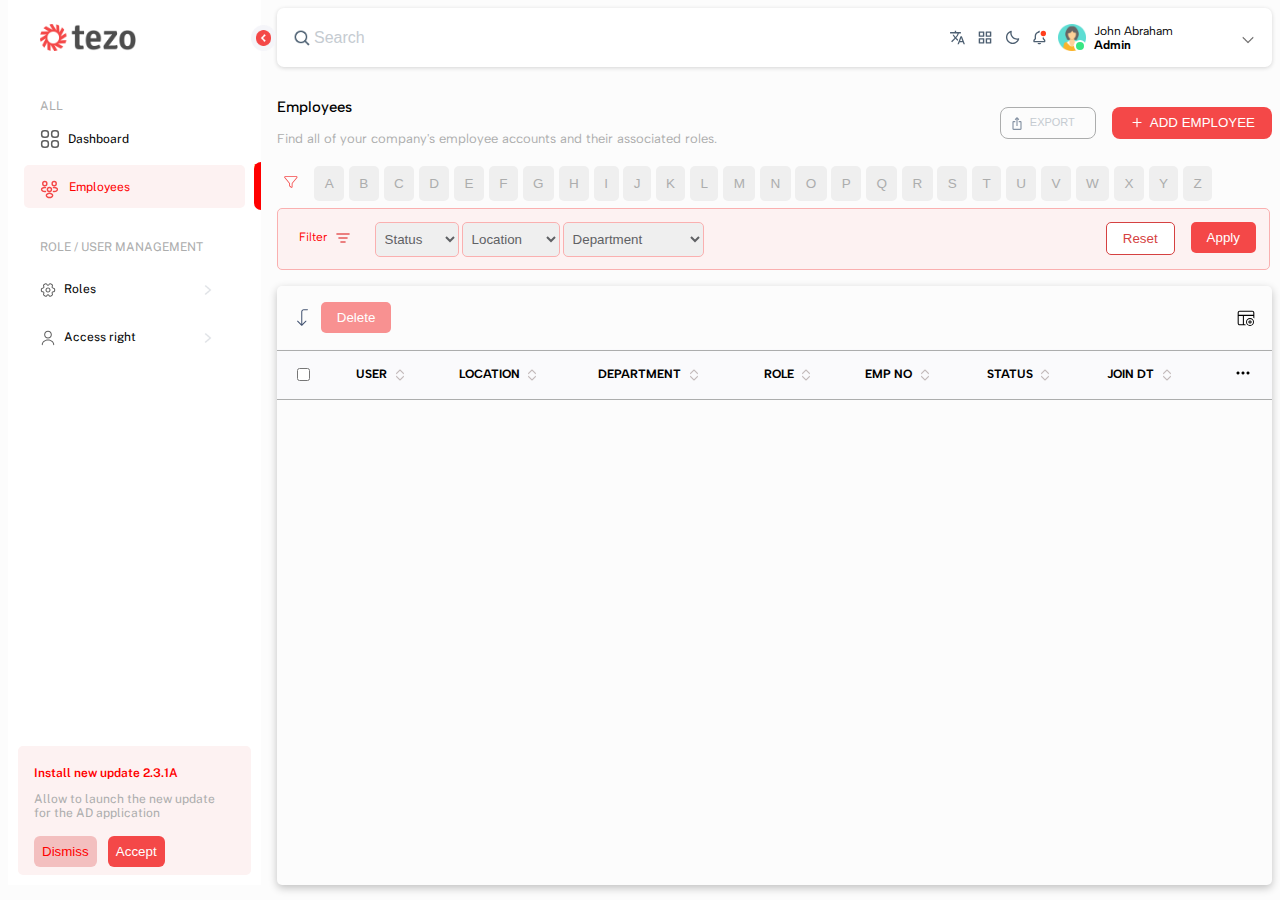
==== index.html @ 8a14b8eb "Updating Task3" ====
<!DOCTYPE html>
<html lang="en">

<head>
    <meta charset="UTF-8">
    <meta name="viewport" content="width=device-width, initial-scale=1.0">
    <title>Tezo portal</title>
    <link rel="stylesheet" href="styles/common/default.css">
    <link rel="stylesheet" href="styles/style.css">
    <link rel="stylesheet" href="styles/add-employee.css">
</head>

<body>
    <section class="main-section">
       <aside class="minimized-side-nav">
        <div class="minimized-icons">
            <div class="minimized-logo">
                <img src="assets/images/TezoLogo-minimized.png"  alt="tezo-logo" /> 
             </div>
             <div class="vertical-icons">
                <p class="all" id="defintion">ALL</p>
                <div class="roles">
                    <img src="assets/icons/Dashboard.svg" alt="dashboard" />
                </div>
                <div class="roles" >
                    <div class="employee-tag-left">
                        <img src="assets/icons/Employees.svg" alt="employees-logo" />    
                    </div>
                </div>
             <div class="roles-user">
                <p id="role-heading">ROLE </p>
                <div class="roles">
                    <img src="assets/icons/Roles.svg" alt="roles-icon" class="role-icon" />
                </div>
                <div class="access-rights">
                    <img src="assets/icons/assign-user.svg" alt="assign_user" class="role-icon" />
                </div>
            </div>
         </div>
         </div>
        </aside>

        <aside id="side-nav">
         <div class="side-bar" >
                <div class="logo">
                    <img src="assets/images/TezoLogo.png" id="tezoLogo" alt="tezo-logo" />  
                </div>
                <p class="all" id="defintion">ALL</p>
                <a href="role.html" title="Dashboard" class="links"><div class="dashboard">
                    <img src="assets/icons/Dashboard.svg" alt="dashboard" />
                    <span>Dashboard</span>
                </div></a>
                <a href="index.html" title="Employess" class="links"><div class="dashboard" id="employee-tag">
                <div class="employee-tag-left">
                        <img src="assets/icons/Employees.svg" alt="employees-logo" />
                        <span>Employees</span>
                    </div>
                    <div class="color">
                        <span>k</span>
                    </div>
                </div></a>
                <div class="roles-user">
                    <p id="role-heading">ROLE / USER MANAGEMENT</p>
                    <a href="role.html" title="Roles" class="links"><div class="roles">
                        <img src="assets/icons/Roles.svg" alt="roles-icon" class="role-icon" />
                        <span>Roles</span>
                        <img src="assets/icons/rightarrow.png" id="right-arrow" alt="right-arrow" />
                    </div></a>
                    <a href="#" title="Access rights" class="links"><div class="access-rights">
                        <img src="assets/icons/assign-user.svg" alt="assign_user" class="role-icon" />
                        <span>Access right</span>
                        <img src="assets/icons/rightarrow.png" id="right-arrow2" alt="right-arrow" />
                    </div></a>
                </div>
            </div>
            <div class="pop-up-box">
                <div class="pop-up">
                    <p>Install new update 2.3.1A</p>
                    <span>Allow to launch the new update for the AD application</span>
                    <div class="btn-container">
                        <button id="dismiss" onclick="closeNotification()">Dismiss</button>
                        <button id="accept"onclick="closeNotification()">Accept</button>
                    </div>
                </div>
            </div>
        </aside>

        <div class="main-content">
            <header class="header">
                <div> <button type="submit" id="handle-logo" onclick="toggleSideBar()"> <img src="assets/images/handle.png"
                    alt="handle" /></button> </div>
                <div class="search-bar">  
                    <img src="assets/images/bx-search.png" alt="search-icon" id="search" />
                    <input type="text" name="searchbar" placeholder="Search" id="searchBar" onkeypress="pressEnter(event)"/>
                    <div class="header-icon">
                        <img src="assets/icons/Language.svg" alt="lang-logo" />
                        <img src="assets/icons/Categories.svg" alt="category" />
                        <img src="assets/icons/Mode.svg" alt="mode" />
                        <img src="/assets/icons/Notifications.svg" alt="notifications" />
                    </div>
                    <div class="profile">
                        <img src="assets/images/profie-icon.png" alt="profile-icon" />
                        <div class="status"></div>
                        <div class="profile-name">
                            <div>
                                <span>John Abraham</span>
                                <span id="admin">Admin</span>
                            </div>
                            <img src="assets/images/down-arrow.png" alt="down-arrow" id="down-arrow" />
                        </div>
                    </div>
                </div>
            </header>

            <!-- employee table -->
            <main class="employeetable-container">
                <div class="employee-section">
                    <div class="employees">
                        <p>
                            Employees
                        </p>
                        <p id="note">
                            Find all of your company's employee accounts and their associated roles.
                        </p>
                    </div>
                    <div class="changes-icon">
                        <button class="export" onclick="exportToExcel()">
                            <img src="assets/icons/Export.svg" alt="export-icon" id="export-icon" />
                            <span>EXPORT</span>
                        </button>

                        <button class="add-employee" onclick="openEmployeeForm()">
                            <img src="assets/icons/Add.svg" alt="export-icon" id="export-icon" />
                            <span>ADD EMPLOYEE</span>
                        </button>
                  

                    </div>
                </div>
                <div class="filter-section">
                    <div class="sort-icon" onclick="hideAdvanceFilter()">
                        <img src="assets/icons/filter.svg" alt="filter-icon" />
                    </div>
                    <div class="btn-section">
                        <button class="btn-icon" >A</button>
                        <button class="btn-icon">B</button>
                        <button class="btn-icon">C</button>
                        <button class="btn-icon">D</button>
                        <button class="btn-icon">E</button>
                        <button class="btn-icon">F</button>
                        <button class="btn-icon">G</button>
                        <button class="btn-icon">H</button>
                        <button class="btn-icon">I</button>
                        <button class="btn-icon">J</button>
                        <button class="btn-icon">K</button>
                        <button class="btn-icon">L</button>
                        <button class="btn-icon">M</button>
                        <button class="btn-icon">N</button>
                        <button class="btn-icon">O</button>
                        <button class="btn-icon">P</button>
                        <button class="btn-icon">Q</button>
                        <button class="btn-icon">R</button>
                        <button class="btn-icon">S</button>
                        <button class="btn-icon">T</button>
                        <button class="btn-icon">U</button>
                        <button class="btn-icon">V</button>
                        <button class="btn-icon">W</button>
                        <button class="btn-icon">X</button>
                        <button class="btn-icon">Y</button>
                        <button class="btn-icon">Z</button>

                    </div>
                </div>

                <div class="advance-filter-section">
                    <div class="advance-filter">
                        <div class="filter-side">
                            <span id="filter">Filter</span>

                            <img src="assets/images/sort.png" alt="sort" id="sort-icon" />
                        </div>
                        <div>
                            <select name="status" class="dropdown" id="statusDropDown">
                                <option value="null" disabled selected>Status</option>
                                <option value="Active">Active</option>
                                <option value="In-Active">In-Active</option>
                            </select>
                            <select name="location" class="dropdown" id="locationDropDown">
                                <option value="null" disabled selected>Location</option>
                                <option value="Hyderabad" >Hyderabad</option>
                                <option value="Banglore">Banglore</option>
                                <option value="Mumbai">Mumbai</option>
                            </select>
                           
                            <select name="department" class="dropdown" id="deptDropDown">
                                <option value="null" disabled selected>Department</option>
                                <option value="UI/UX">UI/UX</option>
                                    <option value="Product Engg">Product Engg</option>
                                    <option value="Quality Assurance">Quality Assurance</option>
                                    <option value="Marketing">Marketing</option>
                            </select>

                        </div>
                    </div>
                    <div class="order-btn">
                        <div><button id="reset" onclick="resetFilters()">Reset</button></div>
                        <div><button id="apply" onclick="applyDropDownFilters()">Apply </button></div>
                    </div>
                </div>

                <!-- table starts here -->
                <section class="table-container">
                    <div class="change-section">
                        <div class="change-section-left">
                            <img src="assets/icons/arrow-turn left -down.svg" alt="turn left down" id="left-down" />
                            <button id="delete" onclick="deleteSelectedEmployeeRows()" >Delete</button>
                        </div>

                        <div class="change-section-right">
                            <img src="assets/icons/table-add.svg" alt="table add" id="left-down" />
                        </div>
                    </div>
                    <div class="table-div">
                        <table class="table" id="employeeTable">
                            <thead class="t-head">
                                <tr class="table-header">
                                    <th>
                                        <input type="checkbox" id="headerCheckBox" onclick="checkAllCheckBoxes()">
                                    </th>
                                    <th onclick="sortEmployeeTable(1)">
                                        <div class="table-head">
                                            <span>USER</span>
                                            <img src="assets/images/up-and-down-arrow.png" alt="up and down" />
                                        </div>
                                    </th>
                                    <th onclick="sortEmployeeTable(2)">
                                        <div class="table-head">
                                            <span>LOCATION</span>
                                            <img src="assets/images/up-and-down-arrow.png" alt="up and down" />
                                        </div>
                                    </th>
                                    <th onclick="sortEmployeeTable(3)">
                                        <div class="table-head">
                                            <span>DEPARTMENT</span>
                                            <img src="assets/images/up-and-down-arrow.png" alt="up and down" />
                                        </div>
                                    </th>
                                    <th onclick="sortEmployeeTable(4)">
                                        <div class="table-head">
                                            <span>ROLE</span>
                                            <img src="assets/images/up-and-down-arrow.png" alt="up and down" />
                                        </div>
                                    </th>
                                    <th onclick="sortEmployeeTable(5)">
                                        <div class="table-head">
                                            <span>EMP NO</span>
                                            <img src="assets/images/up-and-down-arrow.png" alt="up and down" />
                                        </div>
                                    </th>
                                    <th onclick="sortEmployeeTable(6)">
                                        <div class="table-head">
                                            <span>STATUS</span>
                                            <img src="assets/images/up-and-down-arrow.png" alt="up and down" />
                                        </div>
                                    </th>
                                    <th onclick="sortEmployeeTable(7)">
                                        <div class="table-head">
                                            <span>JOIN DT</span>
                                            <img src="assets/images/up-and-down-arrow.png" alt="up and down" />
                                        </div>
                                    </th>
                                    <th>
                                        <img src="assets/images/dots.png" alt="more-icon" class="more">
                                    </th>
                                </tr>
                              
                            </thead>
                             <tbody id="tableBody">
                                
                             </tbody>
                        </table>
                    </div>
                </section>
            </main>

            <!-- form -->
            <main class="form-container">
                <p class="page-heading">Add Employee</p>
                <form class="add-employee-form">
                    <div class="upload-image">
                        <img src="assets/images/upload-image.png" id="display-image" alt="dummy upload image" />
                        <button class="file-upload">
                            <input type="file" class="upload-btn"/>
                            <label class="image-upload">Edit</label>
                        </button>
                    </div>
                    <div class="details">
                        <div class="personal-info">
                            <span>Personal information</span>
                            <div class="form-heading">
                                <label>Emp No</label>
                                <input type="text" placeholder="Text" class="user-input" id="empNo" onfocus="removeErrorMsg('validEmpNo',this)">
                                <p id="validEmpNo"></p>
                            </div>
                            <div class="row-display name">
                                <div class="form-heading">
                                    <label>First Name</label>
                                    <input type="text" placeholder="Text" class="user-input" id="firstName" onfocus="removeErrorMsg('validFirstName',this)"/>
                                    <p id="validFirstName" ></p>
                                </div>
                                <div class="form-heading">
                                    <label>Last Name</label>
                                    <input type="text" placeholder="Text" class="user-input" id="lastName" onfocus="removeErrorMsg('validLastName',this)"/>
                                    <p id="validLastName" ></p>
                                </div>
                                <div class="form-heading">
                                    <label>Date of Birth</label>
                                    <input type="date" placeholder="Text" class="user-input" id="dateOfBirth" onfocus="removeErrorMsg('date-of-birth',this)"/>
                                    <p id="date-of-birth"></p>
                                </div>
                            </div>
                            <div class="row-display name">
                                <div class="form-heading">
                                    <label>Email Id</label>
                                    <input type="email" placeholder="joe.j@tezo.com" class="user-input" id="mailId" onfocus="removeErrorMsg('valid',this)"/>
                                    <p id="valid"></p>
                                </div>
                                <div class="form-heading">
                                    <label>Mobile Number</label>
                                    <input type="number" placeholder="0000000000" class="user-input" id="mobileNumber" pattern="[0-9]{10}" onfocus="removeErrorMsg('phone-number',this)"/>
                                    <p id="phone-number"></p>
                                </div>
                            </div>
                        </div>
                        <div class="employee-info">
                            <span>Employee Information</span>
                            <div class="row-display name">
                                <div class="form-heading">
                                    <label>Joining Date</label>
                                    <input type="date" name="todaysdate" class="user-input" id="joinDate" onfocus="removeErrorMsg('date-of-join',this)" />
                                    <p id="date-of-join"></p>
                                </div>
                                <div class="form-heading">
                                    <label>Location</label>
                                    <select  class="user-input" id="dropDownLocation" onfocus="removeErrorMsg('city',this)" >
                                        <option value="" disabled selected>Location</option>
                                        <option value="Hyderabad">Hyderabad</option>
                                        <option value="Banglore">Banglore</option>
                                        <option value="Mumbai">Mumbai</option>
                                    </select>
                                    <p id="city"></p>
                                </div>
                            </div>
                            <div class="row-display name">
                                <div class="form-heading">
                                    <label>Role</label>
                                    <select name="job title" class="user-input" id="roleDropDown" onfocus="removeErrorMsg('role-error',this)">
                                        <option value="" disabled selected>Role</option>
                                    </select>
                                    <p id="role-error"></p>
                                </div>
                                <div class="form-heading">
                                    <label>Department</label>
                                    <select name="department" class="user-input" id="DepartmentDropDown" onfocus="removeErrorMsg('dept',this)" >
                                        <option value="" disabled selected>Department</option>
                                        <option value="UI/UX">UI/UX</option>
                                        <option value="Product Engg">Product Engg</option>
                                        <option value="Marketing">Marketing</option>
                                        <option value="Quality Assurance">Quality Assurance</option>
                                    </select>
                                    <p id="dept"></p>
                                </div>

                            </div>
                            <div class="row-display name">
                                    <div class="form-heading">
                                        <label>Assign Manager</label>
                                        <select name="Assign Manager" class="user-input" id="assignManager" onfocus="removeErrorMsg('manager',this)" >
                                            <option value="" disabled selected>Search</option>
                                            <option value="Alekhya">Alekhya</option>
                                            <option value="Ankitha">Ankitha</option>
                                            <option value="Sravya">Sravya</option>
                                        </select>
                                        <p id="manager"></p>
                                    </div>
                                    <div class="form-heading">
                                        <label>Assign Project</label>
                                        <select name="Assign Project" class="user-input" id="assignProject" onfocus="removeErrorMsg('project',this)">
                                            <option value="" disabled selected>Search</option>
                                            <option value="Project1">Project1</option>
                                            <option value="Project2">Project2</option>
                                            <option value="Project3">Project3</option>
                                        </select>
                                        <p id="project"></p>
                                    </div>
                                </div>
                        </div>
                        <div class="form-buttons">
                            <button type="button" class="cancel-button" onclick="  clearInputFeilds(event)">
                                cancel
                            </button>
                            <button type="submit" class="submit-button" onclick="formSubmission(event)" >
                               Add Employee
                            </button>
                            <button type="submit" class="edit-button" onclick="editEmployeeDetails(event)" >
                                Edit
                             </button>
                             <button type="submit" class="save-button" onclick="saveEmployeeDetails(event)" >
                                Save
                             </button>
                        </div>
                    </div>
                </form>   
            </main>  
        </div>
    </section>
    <script type="text/javascript" src="javascript/common/common.js"></script>
    <script type="text/javascript" src="javascript/employee.js"></script>
    
</body>
</html>
---- styles/common/default.css ----
@font-face {
    font-family: publicsans;
    src: url(/assets/fonts/PublicSans-VariableFont_wght.ttf);
}

@font-face {
    font-family: albertsans;
    src: url(/assets/fonts/AlbertSans-VariableFont_wght.ttf);

}

:root {
    --background: #FDF2F2;
    --btn-color: #d54141;
    --red: red;
    --white: white;
    --black: black;
    --border: #fab0b0;
    --gray: #acadad;
    --click: #F44848;
    --gray-50: #FAFAFC;
    --gray-100: #4d4e4e;
    --outline: #4C9AFF;
}

#side-nav {
    max-width: 20%;
    background-color: var(--white);
    flex-direction: column;
    justify-content: space-between;
    display: flex;
    position: relative;
}

/* minised icons  */
.minimized-side-nav {
    max-width: 5%;
    background-color: var(--white);
    /* row-gap: 74px; */
    display: none;


}

.minimized-icons,
.vertical-icons {
    display: flex;
    flex-direction: column;
}

.minimized-logo {
    justify-content: center;
    display: flex;
}

.minimized-logo img {
    max-width: 1.5rem;
    margin-top: 1.5rem;
    height: 1.5rem;
}

#minimizedHandleLogo {
    position: absolute;
    outline: none;
    background: none;
    border: none;
    cursor: pointer;
}

.vertical-icons img {
    max-width: 1.5rem;
    height: 1.5rem;
}

.side-bar {
    margin-left: 1rem;
    margin-right: 1rem;
}

.logo {
    display: flex;
    max-width: 20%;
    gap: 8rem;
    padding-top: 1rem;
    padding-left: 1rem;
}

.all {
    margin-top: 3rem;
    padding-left: 1rem;
    color: var(--gray);
}

#tezoLogo {
    max-width: 6rem;
    height: 1.7rem;
    margin-top: 0.5rem;
}

#handle-logo {
    max-width: 2rem;
    height: 2rem;
    margin-left: -2rem;
    position: absolute;
    outline: none;
    background: none;
    border: none;
    cursor: pointer;
}

.rotate {
    transform: rotate(180deg);
    margin-top: 1.5rem;
}

#handle-logo img {
    margin-top: 1rem;
    max-width: 1.6rem;
    height: 1.6rem;
}

.dashboard {
    display: flex;
    gap: 0.5rem;
    align-items: center;
    margin: auto;
    padding-left: 1rem;
    margin-top: 1rem;
}

.links {
    text-decoration: none;
    color: var(--gray-100);
}

.roles-user p {
    color: var(--gray);
}

.roles-user {
    margin-top: 2rem;
}

.roles {
    display: flex;
    gap: 0.5rem;
    height: 2rem;
    padding-top: 1rem;
    padding-left: 1rem;
    border-radius: 5px;
}

.role-icon {
    max-width: 1rem;
    height: 1rem;
}

.color {
    background-color: red;
    margin-left: -2rem;
    height: 3rem;
    margin-top: -0.5em;
    border-top-left-radius: 2rem;
    border-bottom-left-radius: 2rem;
}

.color span {
    color: red;
}

#right-arrow {
    padding-left: 6rem;
    height: 1rem;
}

#right-arrow2 {
    padding-left: 3.5rem;
    height: 1rem;
}

.pop-up {
    background-color: var(--background);
    border-radius: 15px;
    border:10px solid white;
    /* height: 8rem; */
    padding-top: 0.5rem;
    padding-bottom: 0.5rem;
    padding-left: 1rem;
    padding-right: 1rem;
    /* margin-right: 0.5rem;
    margin-left: 0.5rem; */
}

.pop-up span {
    color: var(--gray);
}

.pop-up p {
    color: var(--red);
    font-weight: 600;
}

#dismiss {
    color: var(--red);
    cursor: pointer;
}

#accept {
    color: var(--white);
    background: var(--click);
    cursor: pointer;
}

.access-rights {
    display: flex;
    margin-top: 1rem;
    gap: 0.5rem;
    padding-left: 1rem;
}

#role-heading {
    padding-left: 1rem;
}

.btn-container {
    margin-top: 1rem;
    display: flex;
    flex-wrap: wrap;
    gap: 0.7rem;
}

.btn-container button {
    border: none;
    padding: 0.5rem;
    border-radius: 6px;
    max-width: 5rem;
    background: #f3bfbf;
}

/* styling for header */
.header {
    margin-top: 0.5rem;
    display: flex;
}

.header-icon {
    display: flex;
    padding-left: 1rem;

}

.search-bar {
    padding: 1rem;
    width: 100%;
    border: none;
    box-shadow: rgba(0, 0, 0, 0.16) 0px 1px 4px;
    border-radius: 7px;
    background-color: var(--white);
    display: flex;
    height: 1.7rem;
    justify-content: space-around;
}

.search-bar input[type="text"] {
    height: 1rem;
    border: none;
    outline: none;
    font-size: 1rem;
    margin-top: 0.3rem;
    width: 65%;
}

.search-bar input[type="text"]::placeholder {
    color: #C5CBD1;
}

#search {
    width: 1.2rem;
    height: 1.2rem;
    margin-top: 0.3rem;
}

#hamburger-menu {
    background: none;
    border: none;
    outline: none;
    cursor: pointer;
    display: none;
}

#hamburger-menu img {
    width: 1rem;
    height: 1rem;
    margin-top: 0.3rem;

}

.profile {
    display: flex;
    position: relative;
}

.status {
    width: 0.5rem;
    height: 0.5rem;
    border-radius: 50%;
    background-color: #38e683;
    border: 2px solid white;
    position: absolute;
    left: 1rem;
    top: 1rem;
}

.profile-name {
    display: flex;
    padding-left: 0.5rem;
}

#admin {
    font-weight: bold;
}

#down-arrow {
    width: 1rem;
    height: 1rem;
    padding-left: 2rem;
    padding-top: 0.5rem;
    cursor: pointer;
}


@media screen and (max-width:900px) {
   
    #side-nav {
        display: none;
        z-index:10;
        /* max-width: 50%; */
    }
    .roles {
        background-color: transparent;
    }

    .minimized-side-nav {
        display: flex;
    }
    #handle-logo{
        z-index:11;
    }
    #handle-logo img{
        transform: rotate(180deg);
        
    }

    .advance-filter {
        flex-direction: column;
    }

    .order-btn {
        margin-top: 1rem;
    }

    .advance-filter-section {
        max-width: 99%;
    }
    
    .table {
        display: block;
    }
    #right-arrow{
        display: none;
    }
    #right-arrow2{
        display: none;
    }
}

@media screen and (max-width:700px){
    #side-nav {
        display: none;
        width:50%;
    }
    .minimized-side-nav {
        display: none;
    }
    #handle-logo{
        margin-left:-1rem;
    }
}
---- styles/style.css ----
body {
    margin-top: 0;
    font-family: publicsans;
    font-size: 12px;
    background-color: #FCFCFC;
    gap: 1rem;
}

.main-section {
    display: flex;
    gap: 1rem;

}

.main-content {
    width: 100%;
    font-family: albertsans;
}

.table-header {
    background: var(--gray-50);
}

.name,
.ellipsis {
    font-weight: 500;
}

.side-bar a {
    text-decoration: none;
    color: var(--black);
}

#employee-tag {
    background-color: var(--background);
    height: 2rem;
    padding-top: 0.5rem;
    border-radius: 5px;
    display: flex;
    align-items: center;
    justify-content: space-between;
    color: var(--red);
    padding-bottom: 0.2rem;
}

.employee-tag-left {
    display: flex;
    gap: 0.6rem;
    position: relative;
}

#employee-tag img {
    width: 1.2rem;
    height: 1.2rem;

}

#employee-tag a {
    color: var(--red);
}

.roles-user {
    margin-top: 2rem;
}

.roles-user a {
    text-decoration: none;
    color: black;
}

.roles-left {
    display: flex;
    gap: 1.3rem;
}

.access-right-left {
    display: flex;
    gap: 1.3rem;
    gap: 1rem;
}

.color {
    right: 0;
    position: absolute;
}

.employeetable-container {
    display: block;
}

.employee-section {
    display: flex;
    gap: 0rem;
    margin-top: 1rem;
    flex-wrap: wrap;
    justify-content: space-between;
}

.employee-section p {
    font-size: 15px;
}

.email {
    color: var(--gray);
    display: block;
    white-space: nowrap;
    width: 100px;
    overflow: hidden;
    text-overflow: ellipsis;
}

.employees {
    justify-content: flex-start;
}

.employees p {
    font-weight: 500;
}

.changes-icon {
    display: flex;
    justify-content: flex-end;
    align-content: flex-end;
    padding-top: 1.5rem;
    gap: 1rem;
}

.export {
    height: 2rem;
    width: 6rem;
    color: #C5CBD1;
    padding-top: 0.5rem;
    padding-left: 0.5rem;
    border: 1px solid var(--gray);
    border-radius: 8px;
    cursor: pointer;
    background: none;
    display: inline-flex;
    font-size: 11px;
}


#export-icon {
    width: 1rem;
    height: 0.9rem;
    padding-right: 0.3rem;
}

.add-employee {
    background: var(--click);
    height: 2rem;
    width: 10rem;
    padding-top: 0.5rem;
    border-radius: 8px;
    color: var(--white);
    display: inline-flex;
    justify-content: center;
    cursor: pointer;
    border: none;
    outline: none;
}

.filter-section {
    display: flex;
    gap: 0.5rem;
    padding-top: 0.4rem;
    padding-bottom: 0.4rem;
    width: 100%;
}

.sort-icon {
    cursor: pointer;
    height: 2rem;

}

.sort-icon img {
    height: 2rem;
}

#filter-icon {
    width: 1rem;
    height: 1rem;

}

.btn-section {
    display: flex;
    gap: 0.2rem;
    flex-wrap: wrap;
}

.btn-icon {
    padding: 0.65rem;
    border: none;
    margin-left: 0.1rem;
    border-radius: 5px;
    cursor: pointer;
    color: var(--gray);
    font-size: 13.5px;
}

.btn-icon:hover {
    background: var(--click);
    color: var(--white);

}

.advance-filter-section {
    display: flex;
    background-color: var(--background);
    justify-content: space-between;
    width: 97%;
    padding: 0.8rem;
    border: 1px solid var(--border);
    border-radius: 5px;
    flex-wrap: wrap;
}

.filter-side {
    display: flex;
    padding: 0.5rem;
    gap: 0.5rem;
}

.order-btn {
    display: flex;
    gap: 1rem;
}

.advance-filter {
    display: flex;
    gap: 1rem;
}


#reset {
    border: 1px solid var(--btn-color);
    padding: 0.5rem;
    padding-left: 1rem;
    padding-right: 1rem;
    border-radius: 5px;
    color: var(--btn-color);
    background: var(--white);
    cursor: pointer;
}

#apply {
    border: none;
    padding: 0.5rem;
    padding-left: 1rem;
    padding-right: 1rem;
    border-radius: 5px;
    border-radius: 5px;
    background: var(--click);
    color: var(--white);
    cursor: pointer;
}

#delete {
    border: none;
    padding: 0.5rem;
    padding-left: 1rem;
    padding-right: 1rem;
    border-radius: 5px;
    border-radius: 5px;
    background: #F89191;
    color: var(--white);
    cursor: pointer;
}

#filter {
    color: var(--red);

}

#sort-icon {
    height: 1rem;
    cursor: pointer;

}

.dropdown {
    border: 1px solid var(--border);
    outline: none;
    border-radius: 5px;
    cursor: pointer;
    color: #5f6164;
    padding: 8px 5px 8px 5px;
}

.ellipsis {
    display: block;
    white-space: nowrap;
    width: 100px;
    overflow: hidden;
    text-overflow: ellipsis;

}

.dropdown option[value="null"][disabled] {
    display: none;
}

.table-container {
    margin-top: 1rem;
    box-shadow: rgba(0, 0, 0, 0.24) 0px 3px 8px;
    border-radius: 5px;
    width: 100%;
    height: calc(100vh - 301px);
}

.alert-msg {
    color: red;
}

.change-section {
    display: flex;
    padding: 1rem;
    flex-wrap: wrap;
    justify-content: space-between;
}

.change-section-left {
    display: flex;
    gap: 0.5rem;
}

.change-section-right {
    align-items: center;
    display: flex;
}

.active {
    background-color: #E7F4E8;
    padding-top: 0.5rem;
    padding-bottom: 0.5rem;
    height: 1rem;
    width: 4rem;
    border-radius: 3px;
    color: green;
    text-align: center;
}

.in-active {
    background-color: var(--background);
    padding-top: 0.5rem;
    padding-bottom: 0.5rem;
    height: 1rem;
    width: 4rem;
    border-radius: 3px;
    color: red;
    text-align: center;
}

#left-down {
    cursor: pointer;
}

/* table */
.table-head {
    display: flex;
    height: 1rem;
    width: fit-content;
    cursor: pointer;
    gap: 0.3rem;
}

.table {
    background-color: var(--white);
    border-collapse: collapse;
    table-layout: table;
    overflow: scroll;
    width: 100%;
}

thead {
    position: sticky;
    /* top: -1px; */
    top:0;
    z-index: 3;
}

th:after,
th:before {
    content: '';
    position: absolute;
    left: 0;
    width: 100%;
}

th:before {
    top: 1px;
    border-top: 1px solid var(--gray);
}

th:after {
    bottom: 0px;
    border-bottom: 1px solid var(--gray);
}

tbody {
    z-index: 1;
}

.table-div::-webkit-scrollbar {
    display: none;
}

.table th {
    user-select: none;
}

.table th,
td {
    padding: 1rem;

}

.table td {
    border-bottom: 0.5px solid var(--gray);
}

.more {
    width: 1rem;
    height: 1rem;
    cursor: pointer;
}

.user-data {
    display: flex;
}

.user-name {
    display: flex;
    flex-direction: column;
    padding-left: 0.5rem;
}

.user-data img {
    width: 1.5rem;
    height: 1.5rem;
}

#note {
    color: var(--gray);
    font-weight: 400;
    font-size: 13px;
}

.table-div {
     overflow: auto; 
    height: calc(100vh - 358px);

}

.hidden-options {
    position: relative;
}

.options {
    background-color: white;
    box-shadow: rgba(0, 0, 0, 0.35) 0px 5px 15px;
    right: -1rem;
    width: 8rem;
    border-radius: 5px;
    visibility: hidden;
    position: absolute;
    z-index: 2;
}

.options div {
    cursor: pointer;
    padding: 0.5rem;
    text-align: center;
    color: var(--black);
    font-weight: 500;
    /* border: 1px solid black; */

}

.options div:hover {
    background-color: #ecc2c25c;
}

.deleteSelectedRow {
    border-top: 1px solid var(--gray);
    border-bottom: 1px solid var(--gray);
}

@media screen and (max-width:700px){
    .changes-icon{
        padding-top:0rem;
    }
}
---- styles/add-employee.css ----
body {
    margin-top: 0;
    font-family: publicsans;
    font-size: 12px;
    background-color: #FCFCFC;
    gap: 1rem;

}

/* form */
.form-container {
    height: calc(100vh - 80px);
    overflow: auto;
    display: none;

}

.form-container::-webkit-scrollbar {
    display: none;
}

.page-heading {
    font-size: 18px;
    font-weight: 500;
    padding-left: 0.5rem;
}

.row-display {
    display: flex;
    flex-wrap: wrap;
}

/* form */
/* image upload */
.add-employee-form {
    display: flex;
    flex-wrap: wrap;
}

.upload-image img {
    width: 5rem;
    height: 5rem;
    padding-left: 0.5rem;
}

.upload-image {
    display: flex;
    flex-direction: column;
    row-gap: 0.5rem;
    width: 10%;
}

.upload-btn {
    width: 4rem;
    opacity: 0;
    /* z-index:-1; */
    cursor: pointer;
    position: absolute;

}

.file-upload {
    font-size: 16px;
    background: none;
    border: none;
    outline: none;
    cursor: pointer;
}

.personal-info {
    margin-left: 1.5rem;
}

.personal-info span {
    font-size: 18px;
    font-weight: 500;
}

.employee-info {
    margin-left: 1.5rem;
    margin-top: 1.5rem;
}

.employee-info span {
    font-size: 18px;
    font-weight: 500;
}

.employee-info .form-heading input[type=date] {
    width: 19rem;
    cursor: pointer;
}

.form-heading select {
    width: 20rem;
    margin-top: 0.5rem;
    height: 2rem;
    outline: none;
    cursor: pointer;
}

#dateOfBirth {
    cursor: pointer;
}

.form-heading label,
input {
    display: block;
}

.form-heading {
    margin-top: 1rem;
}

.form-heading label {
    font-size: 13px;
}

.form-heading input {
    margin-top: 0.3rem;
    border: 1px solid var(--gray);
    padding: 0.5rem;
    border-radius: 2px;
    outline: none;
}

.form-heading input[type=text]:focus {
    border: 1px solid var(--outline) !important;
}

.form-heading input[type=tel]:focus {
    border: 1px solid var(--outline) !important;
}

.form-heading input[type=date]:focus {
    border: 1px solid var(--outline) !important;
}

.form-heading select:focus {
    border: 1px solid var(--outline) !important;
}

.form-heading select {
    padding: 0.5rem;
}

.name {
    gap: 1rem;
}

.name input[type="text"],
.name input[type="date"],
.name input[type="email"],
.name input[type="tel"] {
    width: 12rem;

}

.form-buttons {
    margin-top: 1rem;
    display: flex;
    justify-content: flex-end;
    /* padding-right:12rem; */
    gap: 1rem;
}

.error {
    border: 1px solid red !important;
}

.form-buttons button {
    /* padding:0.5rem; */
    height: 2rem;
    width: 8rem;
    border-radius: 5px;
}

.user-input option[value=""][disabled] {
    display: none;
}

.cancel-button {
    border: none;
    outline: none;
    background: var(--background);
    color: red;
    cursor: pointer;
}

.submit-button {
    border: none;
    outline: none;
    background: var(--click);
    color: var(--white);
    cursor: pointer;
}

.edit-button {
    display: none;
    border: none;
    outline: none;
    background: var(--click);
    color: var(--white);
    cursor: pointer;
}

.save-button {
    display: none;
    border: none;
    outline: none;
    background: var(--click);
    color: var(--white);
    cursor: pointer;
}

input::-webkit-outer-spin-button,
input::-webkit-inner-spin-button {
    -webkit-appearance: none;
    margin: 0;
}
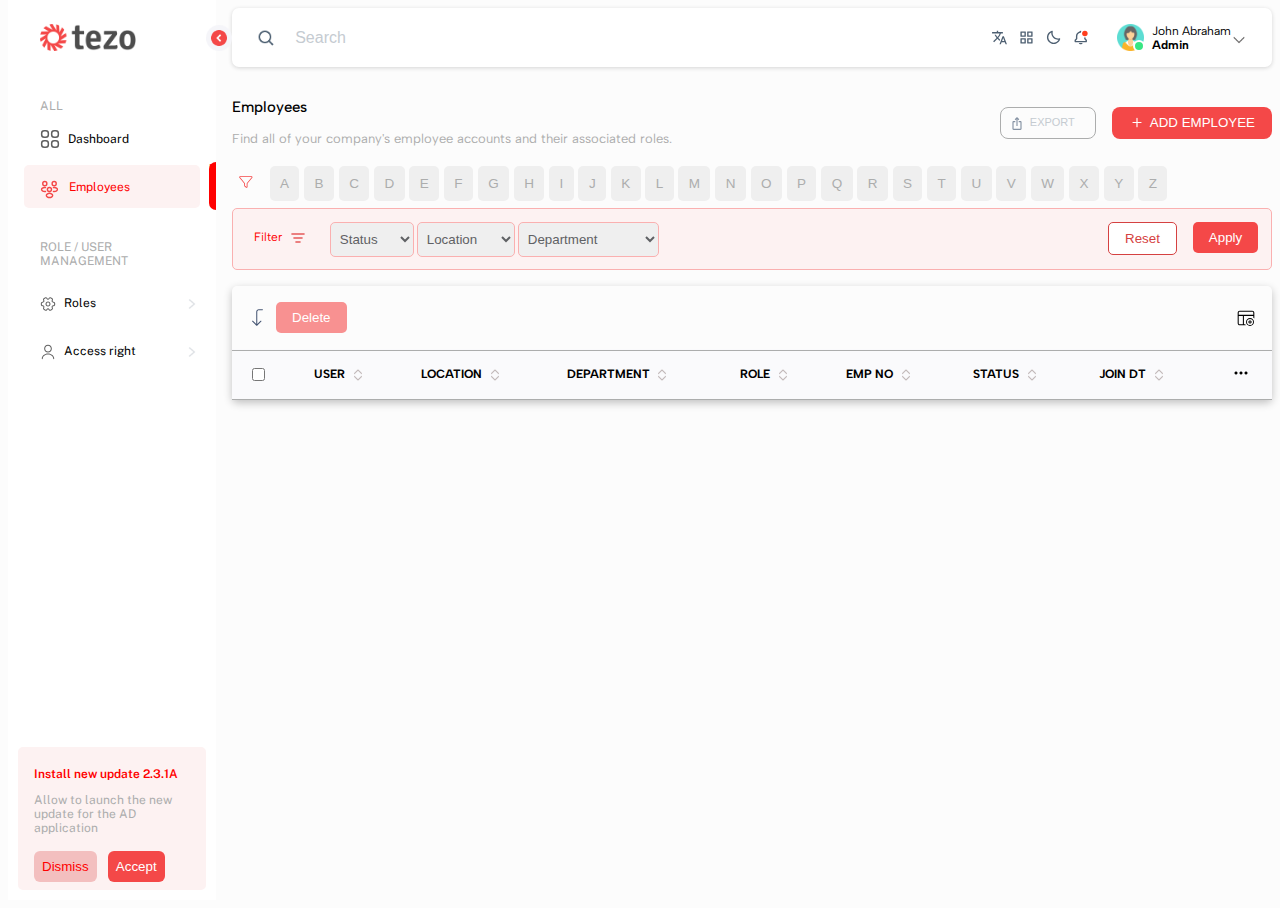
==== commit 5ed3be03: "second commit" ====
--- a/index.html
+++ b/index.html
@@ -22,16 +22,16 @@
                 <div class="roles">
                     <img src="assets/icons/Dashboard.svg" alt="dashboard" />
                 </div>
-                <div class="roles" >
+                <a href="index.html" title="Employee page"><div class="roles" >
                     <div class="employee-tag-left">
                         <img src="assets/icons/Employees.svg" alt="employees-logo" />    
                     </div>
-                </div>
+                </div></a>
              <div class="roles-user">
                 <p id="role-heading">ROLE </p>
-                <div class="roles">
+                <a href="role.html" title="role.html"><div class="roles">
                     <img src="assets/icons/Roles.svg" alt="roles-icon" class="role-icon" />
-                </div>
+                </div></a>
                 <div class="access-rights">
                     <img src="assets/icons/assign-user.svg" alt="assign_user" class="role-icon" />
                 </div>
@@ -62,13 +62,17 @@
                 <div class="roles-user">
                     <p id="role-heading">ROLE / USER MANAGEMENT</p>
                     <a href="role.html" title="Roles" class="links"><div class="roles">
-                        <img src="assets/icons/Roles.svg" alt="roles-icon" class="role-icon" />
+                        <div class="role-navigation"><img src="assets/icons/Roles.svg" alt="roles-icon" class="role-icon" />
                         <span>Roles</span>
+                         </div>
                         <img src="assets/icons/rightarrow.png" id="right-arrow" alt="right-arrow" />
+                    
                     </div></a>
                     <a href="#" title="Access rights" class="links"><div class="access-rights">
+                        <div class="role-navigation">
                         <img src="assets/icons/assign-user.svg" alt="assign_user" class="role-icon" />
                         <span>Access right</span>
+                    </div>
                         <img src="assets/icons/rightarrow.png" id="right-arrow2" alt="right-arrow" />
                     </div></a>
                 </div>
@@ -103,7 +107,7 @@
                         <div class="status"></div>
                         <div class="profile-name">
                             <div>
-                                <span>John Abraham</span>
+                                <p class="name-of-user">John Abraham</p>
                                 <span id="admin">Admin</span>
                             </div>
                             <img src="assets/images/down-arrow.png" alt="down-arrow" id="down-arrow" />
@@ -204,7 +208,7 @@
                     </div>
                     <div class="order-btn">
                         <div><button id="reset" onclick="resetFilters()">Reset</button></div>
-                        <div><button id="apply" onclick="applyDropDownFilters()">Apply </button></div>
+                        <div><button id="apply" onclick="applyDropDownFilter()">Apply </button></div>
                     </div>
                 </div>
 
@@ -299,35 +303,35 @@
                             <span>Personal information</span>
                             <div class="form-heading">
                                 <label>Emp No</label>
-                                <input type="text" placeholder="Text" class="user-input" id="empNo" onfocus="removeErrorMsg('validEmpNo',this)">
+                                <input type="text" placeholder="Text" class="user-input" id="empNo">
                                 <p id="validEmpNo"></p>
                             </div>
                             <div class="row-display name">
                                 <div class="form-heading">
                                     <label>First Name</label>
-                                    <input type="text" placeholder="Text" class="user-input" id="firstName" onfocus="removeErrorMsg('validFirstName',this)"/>
+                                    <input type="text" placeholder="Text" class="user-input" id="firstName"/>
                                     <p id="validFirstName" ></p>
                                 </div>
                                 <div class="form-heading">
                                     <label>Last Name</label>
-                                    <input type="text" placeholder="Text" class="user-input" id="lastName" onfocus="removeErrorMsg('validLastName',this)"/>
+                                    <input type="text" placeholder="Text" class="user-input" id="lastName"/>
                                     <p id="validLastName" ></p>
                                 </div>
                                 <div class="form-heading">
                                     <label>Date of Birth</label>
-                                    <input type="date" placeholder="Text" class="user-input" id="dateOfBirth" onfocus="removeErrorMsg('date-of-birth',this)"/>
+                                    <input type="date" placeholder="Text" class="user-input" id="dateOfBirth"/>
                                     <p id="date-of-birth"></p>
                                 </div>
                             </div>
                             <div class="row-display name">
                                 <div class="form-heading">
                                     <label>Email Id</label>
-                                    <input type="email" placeholder="joe.j@tezo.com" class="user-input" id="mailId" onfocus="removeErrorMsg('valid',this)"/>
+                                    <input type="email" placeholder="joe.j@tezo.com" class="user-input" id="mailId"/>
                                     <p id="valid"></p>
                                 </div>
                                 <div class="form-heading">
                                     <label>Mobile Number</label>
-                                    <input type="number" placeholder="0000000000" class="user-input" id="mobileNumber" pattern="[0-9]{10}" onfocus="removeErrorMsg('phone-number',this)"/>
+                                    <input type="number" placeholder="0000000000" class="user-input" id="mobileNumber" pattern="[0-9]{10}"/>
                                     <p id="phone-number"></p>
                                 </div>
                             </div>
@@ -414,8 +418,8 @@
             </main>  
         </div>
     </section>
-    <script type="text/javascript" src="javascript/common/common.js"></script>
-    <script type="text/javascript" src="javascript/employee.js"></script>
+    <script type="text/javascript" src="javascript/common/common.js" defer></script>
+    <script type="text/javascript" src="javascript/employee.js" defer></script>
     
 </body>
 </html>--- a/styles/common/default.css
+++ b/styles/common/default.css
@@ -1,11 +1,11 @@
 @font-face {
     font-family: publicsans;
-    src: url(/assets/fonts/PublicSans-VariableFont_wght.ttf);
+    src: url(../../assets/fonts/PublicSans-VariableFont_wght.ttf);
 }
 
 @font-face {
     font-family: albertsans;
-    src: url(/assets/fonts/AlbertSans-VariableFont_wght.ttf);
+    src: url(../../assets/fonts/AlbertSans-VariableFont_wght.ttf);
 
 }
 
@@ -24,7 +24,8 @@
 }
 
 #side-nav {
-    max-width: 20%;
+    width: 20%;
+    height:100vh;
     background-color: var(--white);
     flex-direction: column;
     justify-content: space-between;
@@ -34,7 +35,7 @@
 
 /* minised icons  */
 .minimized-side-nav {
-    max-width: 5%;
+    max-width: 15%;
     background-color: var(--white);
     /* row-gap: 74px; */
     display: none;
@@ -143,11 +144,16 @@
 
 .roles {
     display: flex;
-    gap: 0.5rem;
+    /* gap: 0.5rem; */
     height: 2rem;
     padding-top: 1rem;
     padding-left: 1rem;
     border-radius: 5px;
+    justify-content: space-between;
+}
+.role-navigation{
+    display: flex;
+    gap:0.5rem;
 }
 
 .role-icon {
@@ -169,12 +175,12 @@
 }
 
 #right-arrow {
-    padding-left: 6rem;
+    /* padding-left: 6rem; */
     height: 1rem;
 }
 
 #right-arrow2 {
-    padding-left: 3.5rem;
+    /* padding-left: 3.5rem; */
     height: 1rem;
 }
 
@@ -214,7 +220,8 @@
 .access-rights {
     display: flex;
     margin-top: 1rem;
-    gap: 0.5rem;
+    /* gap: 0.5rem; */
+    justify-content: space-between;
     padding-left: 1rem;
 }
 
@@ -280,24 +287,18 @@
     margin-top: 0.3rem;
 }
 
-#hamburger-menu {
-    background: none;
-    border: none;
-    outline: none;
-    cursor: pointer;
-    display: none;
-}
-
-#hamburger-menu img {
-    width: 1rem;
-    height: 1rem;
-    margin-top: 0.3rem;
-
-}
 
 .profile {
     display: flex;
     position: relative;
+}
+.name-of-user{
+    margin:0rem;
+    overflow: hidden;
+    text-overflow: ellipsis;
+    display: -webkit-box;
+    -webkit-line-clamp: 1;
+    -webkit-box-orient: vertical;
 }
 
 .status {
@@ -323,18 +324,27 @@
 #down-arrow {
     width: 1rem;
     height: 1rem;
-    padding-left: 2rem;
+    /* padding-left: 2rem; */
     padding-top: 0.5rem;
     cursor: pointer;
 }
 
-
-@media screen and (max-width:900px) {
+@media screen and (max-width:720px){
+    .minimized-side-nav{
+        display: flex;
+    }
+    #side-nav{
+        display: none;
+    }
+  
+}
+
+/* @media screen and (max-width:900px) {
    
     #side-nav {
         display: none;
         z-index:10;
-        /* max-width: 50%; */
+        max-width: 50%;
     }
     .roles {
         background-color: transparent;
@@ -385,4 +395,4 @@
     #handle-logo{
         margin-left:-1rem;
     }
-}+} */--- a/styles/style.css
+++ b/styles/style.css
@@ -12,8 +12,9 @@
 
 }
 
+
 .main-content {
-    width: 100%;
+    /* width: 78%; */
     font-family: albertsans;
 }
 
@@ -148,7 +149,7 @@
 
 .add-employee {
     background: var(--click);
-    height: 2rem;
+    max-height: 2rem;
     width: 10rem;
     padding-top: 0.5rem;
     border-radius: 8px;
@@ -188,6 +189,7 @@
     display: flex;
     gap: 0.2rem;
     flex-wrap: wrap;
+    
 }
 
 .btn-icon {
@@ -203,18 +205,16 @@
 .btn-icon:hover {
     background: var(--click);
     color: var(--white);
-
 }
 
 .advance-filter-section {
     display: flex;
     background-color: var(--background);
     justify-content: space-between;
-    width: 97%;
     padding: 0.8rem;
     border: 1px solid var(--border);
     border-radius: 5px;
-    flex-wrap: wrap;
+    /* flex-wrap: wrap; */
 }
 
 .filter-side {
@@ -231,6 +231,7 @@
 .advance-filter {
     display: flex;
     gap: 1rem;
+    flex-wrap:wrap;
 }
 
 
@@ -307,7 +308,7 @@
     box-shadow: rgba(0, 0, 0, 0.24) 0px 3px 8px;
     border-radius: 5px;
     width: 100%;
-    height: calc(100vh - 301px);
+    /* height: calc(100vh - 301px); */
 }
 
 .alert-msg {
@@ -409,6 +410,7 @@
 
 .table th {
     user-select: none;
+    white-space: nowrap;
 }
 
 .table th,
@@ -449,8 +451,8 @@
 }
 
 .table-div {
-     overflow: auto; 
-    height: calc(100vh - 358px);
+    overflow: auto; 
+    /* height: calc(100vh - 358px); */
 
 }
 
@@ -488,9 +490,197 @@
     border-bottom: 1px solid var(--gray);
 }
 
-@media screen and (max-width:700px){
+@media  screen and (max-width:922px) {
+    .changes-icon{
+        padding-top: 0rem;
+    }
+    .employee-section{
+        display:block;
+    }
+    /* .main-content{
+        width:100%;
+    } */
+
+}
+@media screen and (max-width:720px){
+  
+    .main-content{
+        width:90%;
+    }
+    .filter-section{
+        margin-top: 1rem;;
+    }
+    /* .advance-filter-section{
+        margin-top: 1rem;
+    } */
+    .minimized-side-nav{
+        display: flex;
+    }
+    #side-nav{
+        display: none;
+    }
+    #handle-logo{
+        transform: rotate(180deg);
+        margin-top:2rem;
+    }
+
+    /* .change-section{
+        height:1rem;
+    } */
+    .export{
+        font-size:8px;
+        height:1.5rem;
+        width:4rem;
+    }
+    .add-employee{
+        font-size:8px;
+        height:1.5rem;
+        width:6rem;
+    }
+    #export-icon{
+        height:0.5rem;
+        width:0.5rem;
+    }
+    #note {
+       
+        font-size: 10px;
+    }
+    
+    .employee-section p {
+        font-size: 10px;
+    }
+
+
+
+  
+
+}
+@media screen and (min-width:1100px){
+    .main-content{
+      width:100%;
+    }
+ 
+    
+}
+
+@media screen and (max-width:1100px) {
+    .table-div{
+        height: calc(100vh - 450px);
+    }
+    .btn-icon{
+        padding:0.4rem;
+        margin-left:0rem;
+    }
+}
+
+@media screen and (max-width:776px){
+  
+    .export{
+        font-size:8px;
+        height:1.5rem;
+        width:4rem;
+    }
+    .add-employee{
+        font-size:8px;
+        height:1.5rem;
+        width:6rem;
+    }
+    #export-icon{
+        height:0.5rem;
+        width:0.5rem;
+    }
+    .btn-icon{
+        padding:0rem;
+        margin-left:0rem;
+        font-size: 10px;
+    }
+    .advance-filter select{
+        /* display:none; */
+        width:5rem;
+        height:2rem;
+        font-size:10px;
+    }
+    .advance-filter-section button{
+        /* display:none; */
+        height:2rem;
+        font-size:10px;
+    }
+    .table th td{
+        font-size:10px;
+    }
+  
+   
+
+
+}
+@media screen and (max-width:462px){
+    .main-content{
+        width:100%;
+        /* width:85%; */
+    }
+    .add-employee{
+
+        font-size: 9px;
+    }
+   .advance-filter-section{
+    flex-wrap:wrap;
+    gap:0.5rem;
+   }
+   .advance-filter select{
+    width: 5rem;
+    font-size: 10px;
+
+   }
+   .advance-filter button{
+    width:3rem;
+    font-size: 7px;
+   
+}
+   
+}
+@media screen and (max-width:1024px)
+{
+    .btn-icon{
+        padding:0.43rem;
+        margin-left:0rem;
+    }
+    .roles{
+        padding-left:0rem;
+    }
+    .access-rights{
+        padding-left:0rem;
+    }
+    .minimized-side-nav .roles{
+        padding-left:1rem;
+
+    }
+    .minimized-side-nav .access-rights{
+        padding-left:1rem;
+
+    }
+    .all{
+        margin-top:1rem;
+    }
+}
+@media screen and (max-width:930px)
+{
+    .btn-icon{
+        padding:0.4rem;
+        margin-left:0rem;
+    }
+}
+
+/* @media screen and (max-width:700px){
     .changes-icon{
         padding-top:0rem;
     }
 }
-
+@media screen and (min-width:1450px){
+    .changes-icon{
+        padding-top:0rem;
+    }
+    .btn-icon{
+        width:2.35rem;
+    }
+} */
+
--- a/styles/add-employee.css
+++ b/styles/add-employee.css
@@ -47,7 +47,7 @@
     display: flex;
     flex-direction: column;
     row-gap: 0.5rem;
-    width: 10%;
+    align-items: center;
 }
 
 .upload-btn {
@@ -65,6 +65,7 @@
     border: none;
     outline: none;
     cursor: pointer;
+    align-items: center;
 }
 
 .personal-info {
@@ -162,6 +163,8 @@
     justify-content: flex-end;
     /* padding-right:12rem; */
     gap: 1rem;
+    flex-wrap: wrap;
+
 }
 
 .error {
@@ -217,4 +220,21 @@
 input::-webkit-inner-spin-button {
     -webkit-appearance: none;
     margin: 0;
+}
+
+@media screen and (max-width:439px){
+    #joinDate {
+        width: 9rem;
+      
+    }
+    
+    .form-heading select {
+        width: 10rem;
+    }
+    .form-heading{
+        margin-top: 0rem;
+    }
+    .name{
+        gap:0rem;
+    }
 }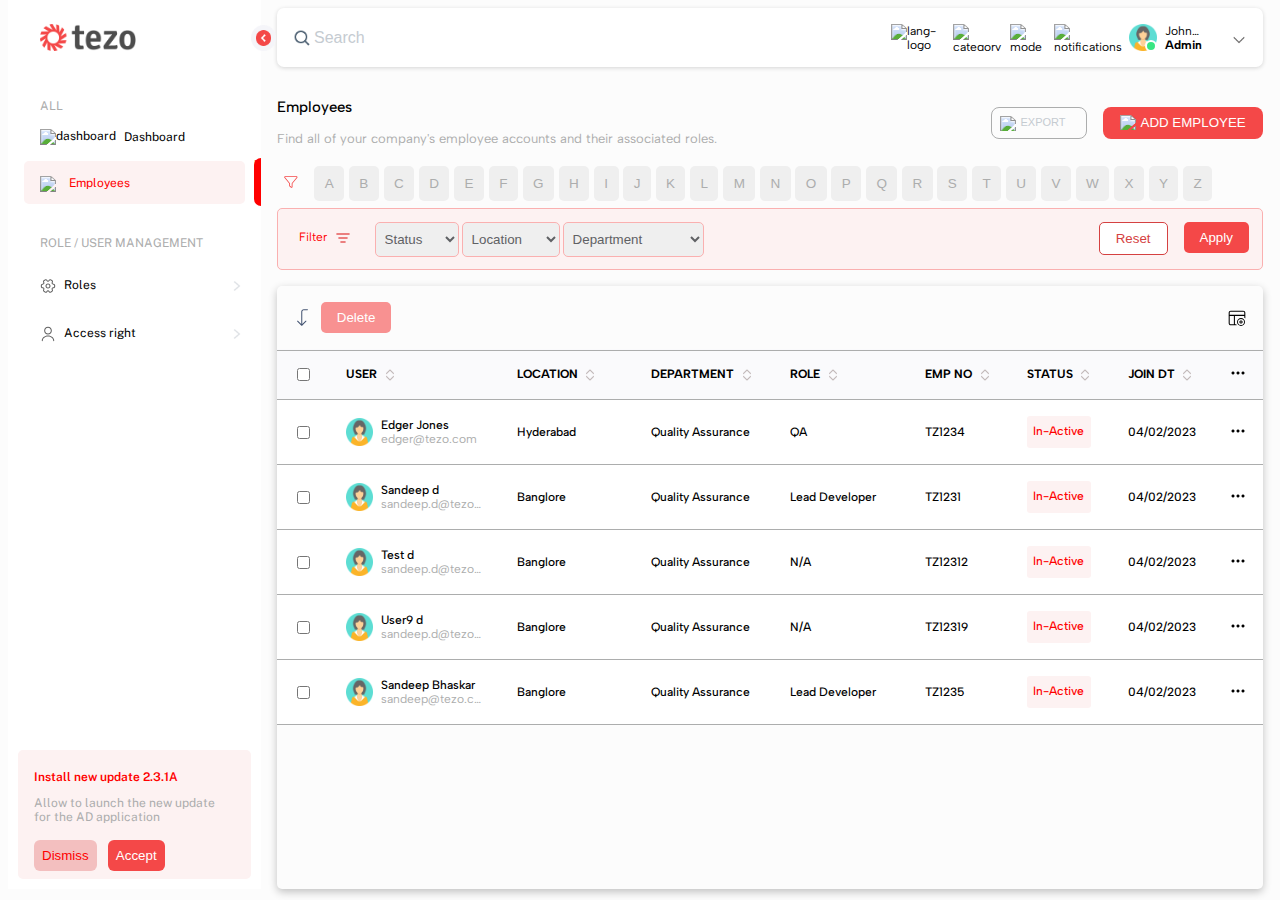
==== commit ec3edb5c: "updation of task3" ====
--- a/index.html
+++ b/index.html
@@ -12,69 +12,82 @@
 
 <body>
     <section class="main-section">
-       <aside class="minimized-side-nav">
-        <div class="minimized-icons">
-            <div class="minimized-logo">
-                <img src="assets/images/TezoLogo-minimized.png"  alt="tezo-logo" /> 
-             </div>
-             <div class="vertical-icons">
+        <aside class="minimized-side-nav">
+            <div class="minimized-icons">
+                <div class="minimized-logo">
+                    <img src="assets/images/minimized-tezo-logo.png" alt="tezo-logo" />
+                </div>
+                <div class="vertical-icons">
+                    <p class="all" id="defintion">ALL</p>
+                    <div class="roles">
+                        <img src="assets/icons/dashboard.svg" alt="dashboard" />
+                    </div>
+                    <a href="index.html" title="Employee page">
+                        <div class="roles">
+                            <div class="employee-tag-left">
+                                <img src="assets/icons/employees.svg" alt="employees-logo" />
+                            </div>
+                        </div>
+                    </a>
+                    <div class="roles-user">
+                        <p id="role-heading">ROLE </p>
+                        <a href="role.html" title="role.html">
+                            <div class="roles">
+                                <img src="assets/icons/roles.svg" alt="roles-icon" class="role-icon" />
+                            </div>
+                        </a>
+                        <div class="access-rights">
+                            <img src="assets/icons/assign-user.svg" alt="assign_user" class="role-icon" />
+                        </div>
+                    </div>
+                </div>
+            </div>
+        </aside>
+
+        <aside id="side-nav">
+            <div class="side-bar">
+                <div class="logo">
+                    <img src="assets/images/tezo-logo.png" id="tezoLogo" alt="tezo-logo" />
+                </div>
                 <p class="all" id="defintion">ALL</p>
-                <div class="roles">
-                    <img src="assets/icons/Dashboard.svg" alt="dashboard" />
-                </div>
-                <a href="index.html" title="Employee page"><div class="roles" >
-                    <div class="employee-tag-left">
-                        <img src="assets/icons/Employees.svg" alt="employees-logo" />    
-                    </div>
-                </div></a>
-             <div class="roles-user">
-                <p id="role-heading">ROLE </p>
-                <a href="role.html" title="role.html"><div class="roles">
-                    <img src="assets/icons/Roles.svg" alt="roles-icon" class="role-icon" />
-                </div></a>
-                <div class="access-rights">
-                    <img src="assets/icons/assign-user.svg" alt="assign_user" class="role-icon" />
-                </div>
-            </div>
-         </div>
-         </div>
-        </aside>
-
-        <aside id="side-nav">
-         <div class="side-bar" >
-                <div class="logo">
-                    <img src="assets/images/TezoLogo.png" id="tezoLogo" alt="tezo-logo" />  
-                </div>
-                <p class="all" id="defintion">ALL</p>
-                <a href="role.html" title="Dashboard" class="links"><div class="dashboard">
-                    <img src="assets/icons/Dashboard.svg" alt="dashboard" />
-                    <span>Dashboard</span>
-                </div></a>
-                <a href="index.html" title="Employess" class="links"><div class="dashboard" id="employee-tag">
-                <div class="employee-tag-left">
-                        <img src="assets/icons/Employees.svg" alt="employees-logo" />
-                        <span>Employees</span>
-                    </div>
-                    <div class="color">
-                        <span>k</span>
-                    </div>
-                </div></a>
+                <a href="role.html" title="Dashboard" class="links">
+                    <div class="dashboard">
+                        <img src="assets/icons/dashboard.svg" alt="dashboard" />
+                        <span>Dashboard</span>
+                    </div>
+                </a>
+                <a href="index.html" title="Employess" class="links">
+                    <div class="dashboard" id="employee-tag">
+                        <div class="employee-tag-left">
+                            <img src="assets/icons/employees.svg" alt="employees-logo" />
+                            <span>Employees</span>
+                        </div>
+                        <div class="color">
+                            <span>k</span>
+                        </div>
+                    </div>
+                </a>
                 <div class="roles-user">
                     <p id="role-heading">ROLE / USER MANAGEMENT</p>
-                    <a href="role.html" title="Roles" class="links"><div class="roles">
-                        <div class="role-navigation"><img src="assets/icons/Roles.svg" alt="roles-icon" class="role-icon" />
-                        <span>Roles</span>
-                         </div>
-                        <img src="assets/icons/rightarrow.png" id="right-arrow" alt="right-arrow" />
-                    
-                    </div></a>
-                    <a href="#" title="Access rights" class="links"><div class="access-rights">
-                        <div class="role-navigation">
-                        <img src="assets/icons/assign-user.svg" alt="assign_user" class="role-icon" />
-                        <span>Access right</span>
-                    </div>
-                        <img src="assets/icons/rightarrow.png" id="right-arrow2" alt="right-arrow" />
-                    </div></a>
+                    <a href="role.html" title="Roles" class="links">
+                        <div class="roles">
+                            <div class="role-navigation"><img src="assets/icons/Roles.svg" alt="roles-icon"
+                                    class="role-icon" />
+                                <span>Roles</span>
+                            </div>
+                            <img src="assets/icons/rightarrow.png" id="right-arrow" alt="right-arrow" />
+
+                        </div>
+                    </a>
+                    <a href="#" title="Access rights" class="links">
+                        <div class="access-rights">
+                            <div class="role-navigation">
+                                <img src="assets/icons/assign-user.svg" alt="assign_user" class="role-icon" />
+                                <span>Access right</span>
+                            </div>
+                            <img src="assets/icons/rightarrow.png" id="right-arrow2" alt="right-arrow" />
+                        </div>
+                    </a>
                 </div>
             </div>
             <div class="pop-up-box">
@@ -83,7 +96,7 @@
                     <span>Allow to launch the new update for the AD application</span>
                     <div class="btn-container">
                         <button id="dismiss" onclick="closeNotification()">Dismiss</button>
-                        <button id="accept"onclick="closeNotification()">Accept</button>
+                        <button id="accept" onclick="closeNotification()">Accept</button>
                     </div>
                 </div>
             </div>
@@ -91,16 +104,17 @@
 
         <div class="main-content">
             <header class="header">
-                <div> <button type="submit" id="handle-logo" onclick="toggleSideBar()"> <img src="assets/images/handle.png"
-                    alt="handle" /></button> </div>
-                <div class="search-bar">  
-                    <img src="assets/images/bx-search.png" alt="search-icon" id="search" />
-                    <input type="text" name="searchbar" placeholder="Search" id="searchBar" onkeypress="pressEnter(event)"/>
+                <div> <button type="submit" id="handle-logo" onclick="toggleSideBar()"> <img
+                            src="assets/images/handle.png" alt="handle" /></button> </div>
+                <div class="search-bar">
+                    <img src="assets/images/search.png" alt="search-icon" id="search" />
+                    <input type="text" name="searchbar" placeholder="Search" id="searchBar"
+                        onkeypress="pressEnter(event)" />
                     <div class="header-icon">
-                        <img src="assets/icons/Language.svg" alt="lang-logo" />
-                        <img src="assets/icons/Categories.svg" alt="category" />
-                        <img src="assets/icons/Mode.svg" alt="mode" />
-                        <img src="/assets/icons/Notifications.svg" alt="notifications" />
+                        <img src="assets/icons/language.svg" alt="lang-logo" />
+                        <img src="assets/icons/categories.svg" alt="category" />
+                        <img src="assets/icons/mode.svg" alt="mode" />
+                        <img src="/assets/icons/notifications.svg" alt="notifications" />
                     </div>
                     <div class="profile">
                         <img src="assets/images/profie-icon.png" alt="profile-icon" />
@@ -129,15 +143,15 @@
                     </div>
                     <div class="changes-icon">
                         <button class="export" onclick="exportToExcel()">
-                            <img src="assets/icons/Export.svg" alt="export-icon" id="export-icon" />
+                            <img src="assets/icons/export.svg" alt="export-icon" id="export-icon" />
                             <span>EXPORT</span>
                         </button>
 
                         <button class="add-employee" onclick="openEmployeeForm()">
-                            <img src="assets/icons/Add.svg" alt="export-icon" id="export-icon" />
+                            <img src="assets/icons/add.svg" alt="export-icon" id="export-icon" />
                             <span>ADD EMPLOYEE</span>
                         </button>
-                  
+
 
                     </div>
                 </div>
@@ -146,7 +160,7 @@
                         <img src="assets/icons/filter.svg" alt="filter-icon" />
                     </div>
                     <div class="btn-section">
-                        <button class="btn-icon" >A</button>
+                        <button class="btn-icon">A</button>
                         <button class="btn-icon">B</button>
                         <button class="btn-icon">C</button>
                         <button class="btn-icon">D</button>
@@ -191,17 +205,17 @@
                             </select>
                             <select name="location" class="dropdown" id="locationDropDown">
                                 <option value="null" disabled selected>Location</option>
-                                <option value="Hyderabad" >Hyderabad</option>
+                                <option value="Hyderabad">Hyderabad</option>
                                 <option value="Banglore">Banglore</option>
                                 <option value="Mumbai">Mumbai</option>
                             </select>
-                           
+
                             <select name="department" class="dropdown" id="deptDropDown">
                                 <option value="null" disabled selected>Department</option>
                                 <option value="UI/UX">UI/UX</option>
-                                    <option value="Product Engg">Product Engg</option>
-                                    <option value="Quality Assurance">Quality Assurance</option>
-                                    <option value="Marketing">Marketing</option>
+                                <option value="Product Engg">Product Engg</option>
+                                <option value="Quality Assurance">Quality Assurance</option>
+                                <option value="Marketing">Marketing</option>
                             </select>
 
                         </div>
@@ -217,7 +231,7 @@
                     <div class="change-section">
                         <div class="change-section-left">
                             <img src="assets/icons/arrow-turn left -down.svg" alt="turn left down" id="left-down" />
-                            <button id="delete" onclick="deleteSelectedEmployeeRows()" >Delete</button>
+                            <button id="delete" onclick="deleteSelectedEmployeeRows()">Delete</button>
                         </div>
 
                         <div class="change-section-right">
@@ -277,11 +291,11 @@
                                         <img src="assets/images/dots.png" alt="more-icon" class="more">
                                     </th>
                                 </tr>
-                              
+
                             </thead>
-                             <tbody id="tableBody">
-                                
-                             </tbody>
+                            <tbody id="tableBody">
+
+                            </tbody>
                         </table>
                     </div>
                 </section>
@@ -294,7 +308,7 @@
                     <div class="upload-image">
                         <img src="assets/images/upload-image.png" id="display-image" alt="dummy upload image" />
                         <button class="file-upload">
-                            <input type="file" class="upload-btn"/>
+                            <input type="file" class="upload-btn" />
                             <label class="image-upload">Edit</label>
                         </button>
                     </div>
@@ -309,29 +323,30 @@
                             <div class="row-display name">
                                 <div class="form-heading">
                                     <label>First Name</label>
-                                    <input type="text" placeholder="Text" class="user-input" id="firstName"/>
-                                    <p id="validFirstName" ></p>
+                                    <input type="text" placeholder="Text" class="user-input" id="firstName" />
+                                    <p id="validFirstName"></p>
                                 </div>
                                 <div class="form-heading">
                                     <label>Last Name</label>
-                                    <input type="text" placeholder="Text" class="user-input" id="lastName"/>
-                                    <p id="validLastName" ></p>
+                                    <input type="text" placeholder="Text" class="user-input" id="lastName" />
+                                    <p id="validLastName"></p>
                                 </div>
                                 <div class="form-heading">
                                     <label>Date of Birth</label>
-                                    <input type="date" placeholder="Text" class="user-input" id="dateOfBirth"/>
+                                    <input type="date" placeholder="Text" class="user-input" id="dateOfBirth" />
                                     <p id="date-of-birth"></p>
                                 </div>
                             </div>
                             <div class="row-display name">
                                 <div class="form-heading">
                                     <label>Email Id</label>
-                                    <input type="email" placeholder="joe.j@tezo.com" class="user-input" id="mailId"/>
+                                    <input type="email" placeholder="joe.j@tezo.com" class="user-input" id="mailId" />
                                     <p id="valid"></p>
                                 </div>
                                 <div class="form-heading">
                                     <label>Mobile Number</label>
-                                    <input type="number" placeholder="0000000000" class="user-input" id="mobileNumber" pattern="[0-9]{10}"/>
+                                    <input type="number" placeholder="0000000000" class="user-input" id="mobileNumber"
+                                        pattern="[0-9]{10}" />
                                     <p id="phone-number"></p>
                                 </div>
                             </div>
@@ -341,12 +356,12 @@
                             <div class="row-display name">
                                 <div class="form-heading">
                                     <label>Joining Date</label>
-                                    <input type="date" name="todaysdate" class="user-input" id="joinDate" onfocus="removeErrorMsg('date-of-join',this)" />
+                                    <input type="date" name="todaysdate" class="user-input" id="joinDate" />
                                     <p id="date-of-join"></p>
                                 </div>
                                 <div class="form-heading">
                                     <label>Location</label>
-                                    <select  class="user-input" id="dropDownLocation" onfocus="removeErrorMsg('city',this)" >
+                                    <select class="user-input" id="dropDownLocation">
                                         <option value="" disabled selected>Location</option>
                                         <option value="Hyderabad">Hyderabad</option>
                                         <option value="Banglore">Banglore</option>
@@ -358,14 +373,14 @@
                             <div class="row-display name">
                                 <div class="form-heading">
                                     <label>Role</label>
-                                    <select name="job title" class="user-input" id="roleDropDown" onfocus="removeErrorMsg('role-error',this)">
+                                    <select name="job title" class="user-input" id="roleDropDown">
                                         <option value="" disabled selected>Role</option>
                                     </select>
                                     <p id="role-error"></p>
                                 </div>
                                 <div class="form-heading">
                                     <label>Department</label>
-                                    <select name="department" class="user-input" id="DepartmentDropDown" onfocus="removeErrorMsg('dept',this)" >
+                                    <select name="department" class="user-input" id="DepartmentDropDown">
                                         <option value="" disabled selected>Department</option>
                                         <option value="UI/UX">UI/UX</option>
                                         <option value="Product Engg">Product Engg</option>
@@ -377,49 +392,50 @@
 
                             </div>
                             <div class="row-display name">
-                                    <div class="form-heading">
-                                        <label>Assign Manager</label>
-                                        <select name="Assign Manager" class="user-input" id="assignManager" onfocus="removeErrorMsg('manager',this)" >
-                                            <option value="" disabled selected>Search</option>
-                                            <option value="Alekhya">Alekhya</option>
-                                            <option value="Ankitha">Ankitha</option>
-                                            <option value="Sravya">Sravya</option>
-                                        </select>
-                                        <p id="manager"></p>
-                                    </div>
-                                    <div class="form-heading">
-                                        <label>Assign Project</label>
-                                        <select name="Assign Project" class="user-input" id="assignProject" onfocus="removeErrorMsg('project',this)">
-                                            <option value="" disabled selected>Search</option>
-                                            <option value="Project1">Project1</option>
-                                            <option value="Project2">Project2</option>
-                                            <option value="Project3">Project3</option>
-                                        </select>
-                                        <p id="project"></p>
-                                    </div>
-                                </div>
+                                <div class="form-heading">
+                                    <label>Assign Manager</label>
+                                    <select name="Assign Manager" class="user-input" id="assignManager">
+                                        <option value="" disabled selected>Search</option>
+                                        <option value="Alekhya">Alekhya</option>
+                                        <option value="Ankitha">Ankitha</option>
+                                        <option value="Sravya">Sravya</option>
+                                    </select>
+                                    <p id="manager"></p>
+                                </div>
+                                <div class="form-heading">
+                                    <label>Assign Project</label>
+                                    <select name="Assign Project" class="user-input" id="assignProject">
+                                        <option value="" disabled selected>Search</option>
+                                        <option value="Project1">Project1</option>
+                                        <option value="Project2">Project2</option>
+                                        <option value="Project3">Project3</option>
+                                    </select>
+                                    <p id="project"></p>
+                                </div>
+                            </div>
                         </div>
                         <div class="form-buttons">
-                            <button type="button" class="cancel-button" onclick="  clearInputFeilds(event)">
+                            <button type="button" class="cancel-button" onclick="clearInputFeilds(event)">
                                 cancel
                             </button>
-                            <button type="submit" class="submit-button" onclick="formSubmission(event)" >
-                               Add Employee
+                            <button type="submit" class="submit-button" onclick="formSubmission(event)">
+                                Add Employee
                             </button>
-                            <button type="submit" class="edit-button" onclick="editEmployeeDetails(event)" >
+                            <button type="submit" class="edit-button" onclick="editEmployeeDetails(event)">
                                 Edit
-                             </button>
-                             <button type="submit" class="save-button" onclick="saveEmployeeDetails(event)" >
+                            </button>
+                            <button type="submit" class="save-button" onclick="saveEmployeeDetails(event)">
                                 Save
-                             </button>
-                        </div>
-                    </div>
-                </form>   
-            </main>  
+                            </button>
+                        </div>
+                    </div>
+                </form>
+            </main>
         </div>
     </section>
     <script type="text/javascript" src="javascript/common/common.js" defer></script>
     <script type="text/javascript" src="javascript/employee.js" defer></script>
-    
+
 </body>
+
 </html>--- a/styles/common/default.css
+++ b/styles/common/default.css
@@ -25,7 +25,7 @@
 
 #side-nav {
     width: 20%;
-    height:100vh;
+    max-height: 100vh;
     background-color: var(--white);
     flex-direction: column;
     justify-content: space-between;
@@ -151,9 +151,10 @@
     border-radius: 5px;
     justify-content: space-between;
 }
-.role-navigation{
-    display: flex;
-    gap:0.5rem;
+
+.role-navigation {
+    display: flex;
+    gap: 0.5rem;
 }
 
 .role-icon {
@@ -187,7 +188,7 @@
 .pop-up {
     background-color: var(--background);
     border-radius: 15px;
-    border:10px solid white;
+    border: 10px solid white;
     /* height: 8rem; */
     padding-top: 0.5rem;
     padding-bottom: 0.5rem;
@@ -292,8 +293,9 @@
     display: flex;
     position: relative;
 }
-.name-of-user{
-    margin:0rem;
+
+.name-of-user {
+    margin: 0rem;
     overflow: hidden;
     text-overflow: ellipsis;
     display: -webkit-box;
@@ -324,75 +326,21 @@
 #down-arrow {
     width: 1rem;
     height: 1rem;
-    /* padding-left: 2rem; */
     padding-top: 0.5rem;
     cursor: pointer;
 }
 
-@media screen and (max-width:720px){
-    .minimized-side-nav{
-        display: flex;
-    }
-    #side-nav{
-        display: none;
-    }
-  
-}
-
-/* @media screen and (max-width:900px) {
-   
-    #side-nav {
-        display: none;
-        z-index:10;
-        max-width: 50%;
-    }
-    .roles {
-        background-color: transparent;
-    }
-
+@media screen and (max-width:720px) {
     .minimized-side-nav {
         display: flex;
     }
-    #handle-logo{
-        z-index:11;
-    }
-    #handle-logo img{
-        transform: rotate(180deg);
-        
-    }
-
-    .advance-filter {
-        flex-direction: column;
-    }
-
-    .order-btn {
-        margin-top: 1rem;
-    }
-
-    .advance-filter-section {
-        max-width: 99%;
-    }
-    
-    .table {
-        display: block;
-    }
-    #right-arrow{
-        display: none;
-    }
-    #right-arrow2{
-        display: none;
-    }
-}
-
-@media screen and (max-width:700px){
+
     #side-nav {
         display: none;
-        width:50%;
+        height: 100vh;
     }
-    .minimized-side-nav {
-        display: none;
-    }
-    #handle-logo{
-        margin-left:-1rem;
-    }
-} */+
+
+}
+
+
--- a/styles/style.css
+++ b/styles/style.css
@@ -14,7 +14,7 @@
 
 
 .main-content {
-    /* width: 78%; */
+    width: 78%;
     font-family: albertsans;
 }
 
@@ -93,7 +93,6 @@
     display: flex;
     gap: 0rem;
     margin-top: 1rem;
-    flex-wrap: wrap;
     justify-content: space-between;
 }
 
@@ -112,6 +111,7 @@
 
 .employees {
     justify-content: flex-start;
+    flex-wrap: wrap;
 }
 
 .employees p {
@@ -189,7 +189,7 @@
     display: flex;
     gap: 0.2rem;
     flex-wrap: wrap;
-    
+
 }
 
 .btn-icon {
@@ -231,7 +231,7 @@
 .advance-filter {
     display: flex;
     gap: 1rem;
-    flex-wrap:wrap;
+    flex-wrap: wrap;
 }
 
 
@@ -378,7 +378,7 @@
 thead {
     position: sticky;
     /* top: -1px; */
-    top:0;
+    top: 0;
     z-index: 3;
 }
 
@@ -440,8 +440,8 @@
 }
 
 .user-data img {
-    width: 1.5rem;
-    height: 1.5rem;
+    width: 1.7rem;
+    height: 1.7rem;
 }
 
 #note {
@@ -451,8 +451,8 @@
 }
 
 .table-div {
-    overflow: auto; 
-    /* height: calc(100vh - 358px); */
+    overflow: auto;
+    height: calc(100vh - 358px);
 
 }
 
@@ -490,197 +490,213 @@
     border-bottom: 1px solid var(--gray);
 }
 
-@media  screen and (max-width:922px) {
-    .changes-icon{
+
+
+@media screen and (max-width:1100px) {
+    .btn-icon {
+        padding: 0.4rem;
+        margin-left: 0rem;
+    }
+}
+
+@media screen and (max-width:1024px) {
+    .main-content {
+        width: 78%;
+    }
+
+    .btn-icon {
+        padding: 0.43rem;
+        margin-left: 0rem;
+    }
+
+    .roles {
+        padding-left: 0rem;
+    }
+
+    .access-rights {
+        padding-left: 0rem;
+    }
+
+    .minimized-side-nav .roles {
+        padding-left: 1rem;
+
+    }
+
+    .minimized-side-nav .access-rights {
+        padding-left: 1rem;
+
+    }
+
+    .all {
+        margin-top: 1rem;
+    }
+}
+
+@media screen and (max-width:930px) {
+    .btn-icon {
+        padding: 0.3rem;
+        margin-left: 0rem;
+    }
+}
+
+@media screen and (max-width:922px) {
+    .changes-icon {
         padding-top: 0rem;
     }
-    .employee-section{
-        display:block;
-    }
-    /* .main-content{
-        width:100%;
-    } */
-
-}
-@media screen and (max-width:720px){
-  
-    .main-content{
-        width:90%;
-    }
-    .filter-section{
-        margin-top: 1rem;;
-    }
+
+    .main-content {
+        width: 78%;
+    }
+
+}
+
+@media screen and (max-width:776px) {
+
+    .export {
+        font-size: 8px;
+        height: 1.5rem;
+        width: 4rem;
+    }
+
+    .add-employee {
+        font-size: 8px;
+        height: 1.5rem;
+        width: 6rem;
+    }
+
+    #export-icon {
+        height: 0.5rem;
+        width: 0.5rem;
+    }
+
+    .btn-icon {
+        padding: 0rem;
+        margin-left: 0rem;
+        font-size: 10px;
+    }
+
+    .advance-filter select {
+        /* display:none; */
+        width: 5rem;
+        height: 2rem;
+        font-size: 10px;
+    }
+
+    .advance-filter-section button {
+        /* display:none; */
+        height: 2rem;
+        font-size: 10px;
+    }
+
+    .table th td {
+        font-size: 10px;
+    }
+
+
+
+
+}
+
+@media screen and (max-width:720px) {
+
+    .main-content {
+        width: 90%;
+    }
+
+    .filter-section {
+        margin-top: 1rem;
+        ;
+    }
+
     /* .advance-filter-section{
         margin-top: 1rem;
     } */
-    .minimized-side-nav{
-        display: flex;
-    }
-    #side-nav{
-        display: none;
-    }
-    #handle-logo{
+
+    #handle-logo {
         transform: rotate(180deg);
-        margin-top:2rem;
+        margin-top: 2rem;
     }
 
     /* .change-section{
         height:1rem;
     } */
-    .export{
-        font-size:8px;
-        height:1.5rem;
-        width:4rem;
-    }
-    .add-employee{
-        font-size:8px;
-        height:1.5rem;
-        width:6rem;
-    }
-    #export-icon{
-        height:0.5rem;
-        width:0.5rem;
-    }
+    .export {
+        font-size: 8px;
+        height: 1.5rem;
+        width: 4rem;
+    }
+
+    .add-employee {
+        font-size: 8px;
+        height: 1.5rem;
+        width: 6rem;
+    }
+
+    #export-icon {
+        height: 0.5rem;
+        width: 0.5rem;
+    }
+
     #note {
-       
+
         font-size: 10px;
     }
-    
+
     .employee-section p {
         font-size: 10px;
     }
 
-
-
-  
-
-}
-@media screen and (min-width:1100px){
-    .main-content{
-      width:100%;
-    }
- 
-    
-}
-
-@media screen and (max-width:1100px) {
-    .table-div{
-        height: calc(100vh - 450px);
-    }
-    .btn-icon{
-        padding:0.4rem;
-        margin-left:0rem;
-    }
-}
-
-@media screen and (max-width:776px){
-  
-    .export{
-        font-size:8px;
-        height:1.5rem;
-        width:4rem;
-    }
-    .add-employee{
-        font-size:8px;
-        height:1.5rem;
-        width:6rem;
-    }
-    #export-icon{
-        height:0.5rem;
-        width:0.5rem;
-    }
-    .btn-icon{
-        padding:0rem;
-        margin-left:0rem;
+    .btn-icon {
+        padding: 0.5rem;
+    }
+
+    .advance-filter-section {
+        flex-wrap: wrap;
+        gap: 1rem;
+    }
+
+    .advance-filter select {
+        width: 4rem;
+    }
+
+    .filter-section {
+        margin-top: 0rem;
+    }
+
+
+}
+
+@media screen and (max-width:462px) {
+    .main-content {
+        width: 100%;
+        /* width:85%; */
+    }
+
+    .add-employee {
+
+        font-size: 9px;
+    }
+
+    .advance-filter-section {
+        flex-wrap: wrap;
+        gap: 0.5rem;
+    }
+
+    .advance-filter select {
+        width: 5rem;
         font-size: 10px;
-    }
-    .advance-filter select{
-        /* display:none; */
-        width:5rem;
-        height:2rem;
-        font-size:10px;
-    }
-    .advance-filter-section button{
-        /* display:none; */
-        height:2rem;
-        font-size:10px;
-    }
-    .table th td{
-        font-size:10px;
-    }
-  
-   
-
-
-}
-@media screen and (max-width:462px){
-    .main-content{
-        width:100%;
-        /* width:85%; */
-    }
-    .add-employee{
-
-        font-size: 9px;
-    }
-   .advance-filter-section{
-    flex-wrap:wrap;
-    gap:0.5rem;
-   }
-   .advance-filter select{
-    width: 5rem;
-    font-size: 10px;
-
-   }
-   .advance-filter button{
-    width:3rem;
-    font-size: 7px;
-   
-}
-   
-}
-@media screen and (max-width:1024px)
-{
-    .btn-icon{
-        padding:0.43rem;
-        margin-left:0rem;
-    }
-    .roles{
-        padding-left:0rem;
-    }
-    .access-rights{
-        padding-left:0rem;
-    }
-    .minimized-side-nav .roles{
-        padding-left:1rem;
-
-    }
-    .minimized-side-nav .access-rights{
-        padding-left:1rem;
-
-    }
-    .all{
-        margin-top:1rem;
-    }
-}
-@media screen and (max-width:930px)
-{
-    .btn-icon{
-        padding:0.4rem;
-        margin-left:0rem;
-    }
-}
-
-/* @media screen and (max-width:700px){
-    .changes-icon{
-        padding-top:0rem;
-    }
-}
-@media screen and (min-width:1450px){
-    .changes-icon{
-        padding-top:0rem;
-    }
-    .btn-icon{
-        width:2.35rem;
-    }
-} */
-
+
+    }
+
+    .advance-filter button {
+        width: 3rem;
+        font-size: 7px;
+
+    }
+
+    .btn-icon {
+        padding: 0.35rem;
+
+    }
+
+}--- a/styles/add-employee.css
+++ b/styles/add-employee.css
@@ -222,19 +222,21 @@
     margin: 0;
 }
 
-@media screen and (max-width:439px){
+@media screen and (max-width:439px) {
     #joinDate {
         width: 9rem;
-      
-    }
-    
+
+    }
+
     .form-heading select {
         width: 10rem;
     }
-    .form-heading{
+
+    .form-heading {
         margin-top: 0rem;
     }
-    .name{
-        gap:0rem;
+
+    .name {
+        gap: 0rem;
     }
 }